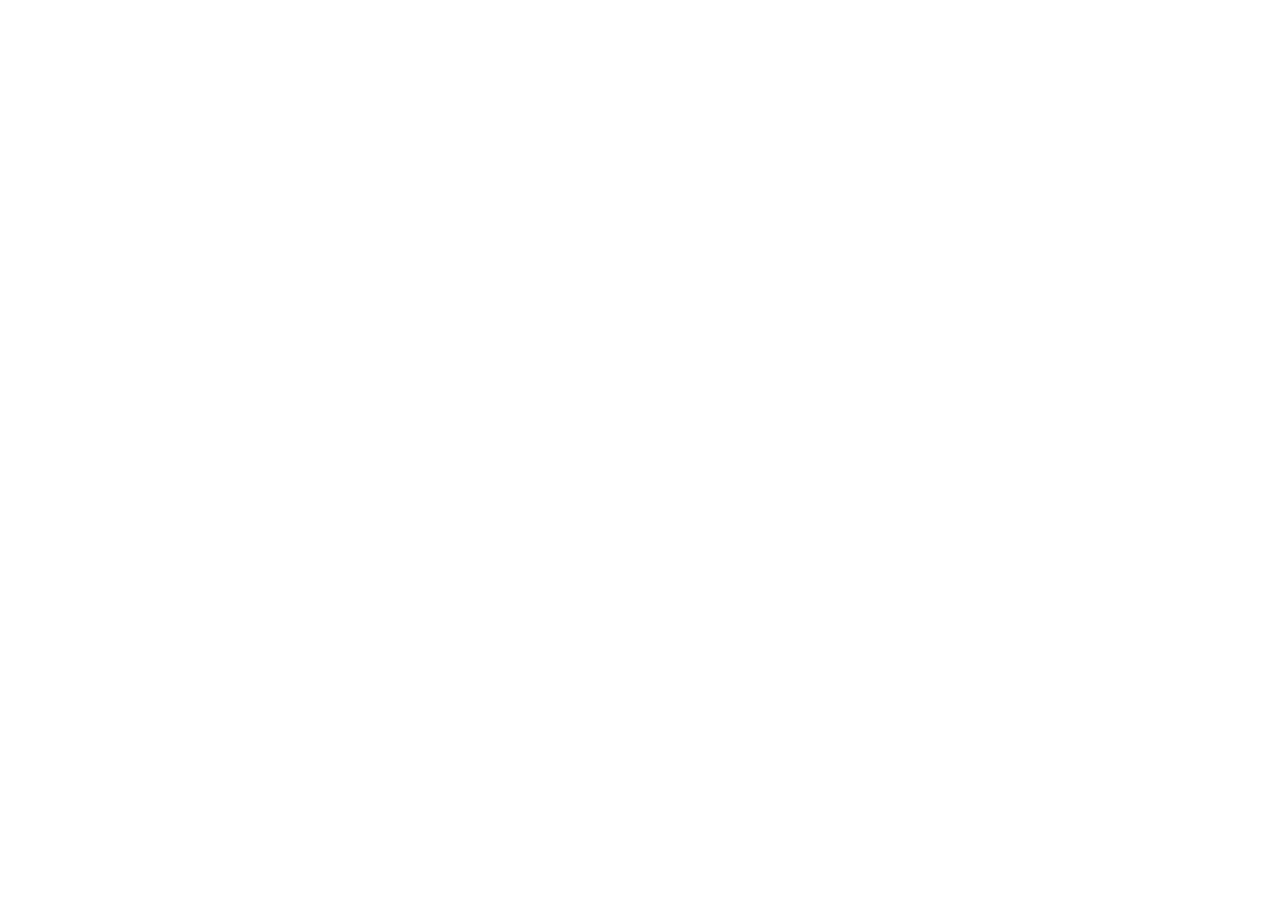
==== site/index.html @ 27f6bae5 "docs: MAINTAINERS playbook, M1 development notes, in-OS MEMORY.md, docsify site wired into release" ====
<!DOCTYPE html>
<html>
<head>
  <meta charset="utf-8">
  <meta name="viewport" content="width=device-width, initial-scale=1">
  <meta http-equiv="X-UA-Compatible" content="IE=edge">
  <title>kutu OS — the RAM-sipping Linux desktop</title>
  <meta name="description" content="kutu OS: a Linux desktop that treats memory as the scarce resource it is. zswap, MGLRU, DAMON, PSI-driven oomd — proven fleet-scale memory conservation for your machine.">
  <link rel="stylesheet" href="//cdn.jsdelivr.net/npm/docsify@4/lib/themes/dark.css">
</head>
<body>
  <div id="app"></div>
  <script>
    window.$docsify = {
      name: 'kutu OS',
      logo: 'logo.png',
      loadSidebar: true,
      homepage: 'README.md',
      subMaxLevel: 3,
      search: 'auto'
    }
  </script>
  <script src="//cdn.jsdelivr.net/npm/docsify@4"></script>
</body>
</html>
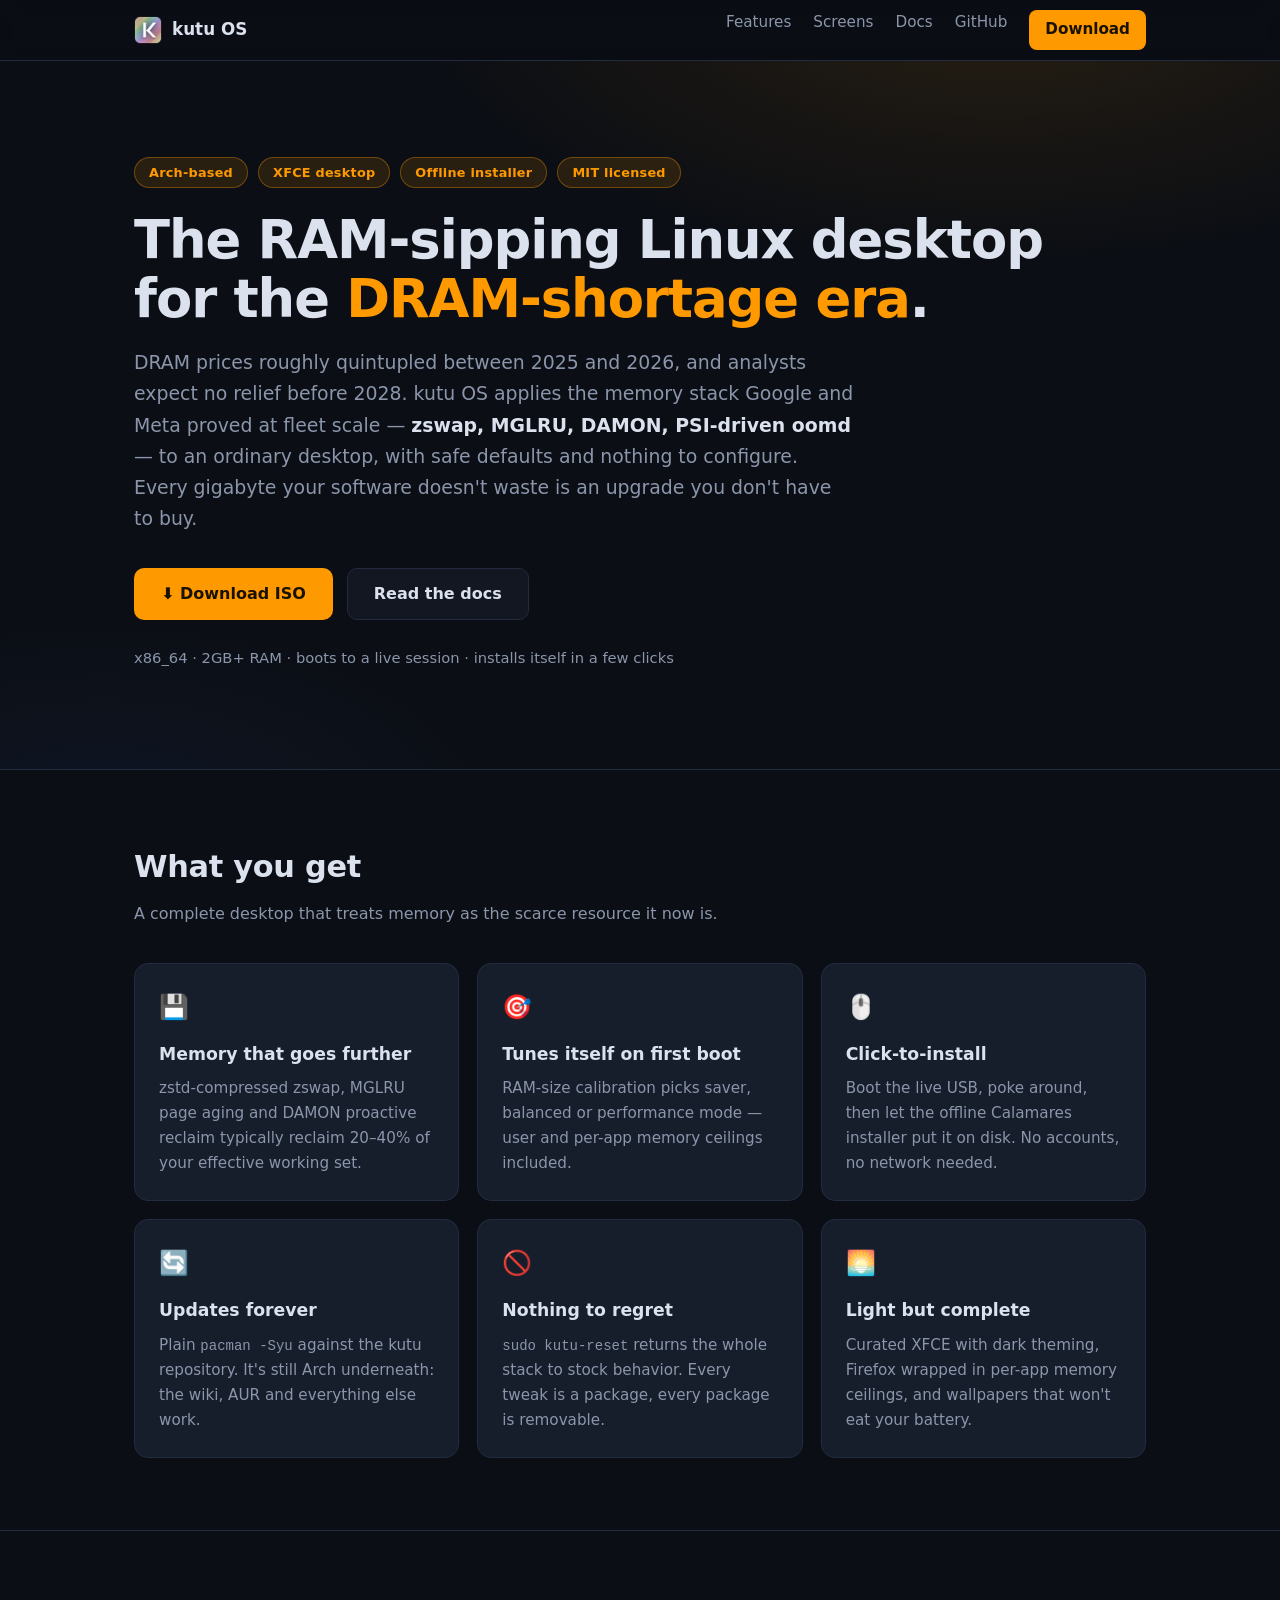
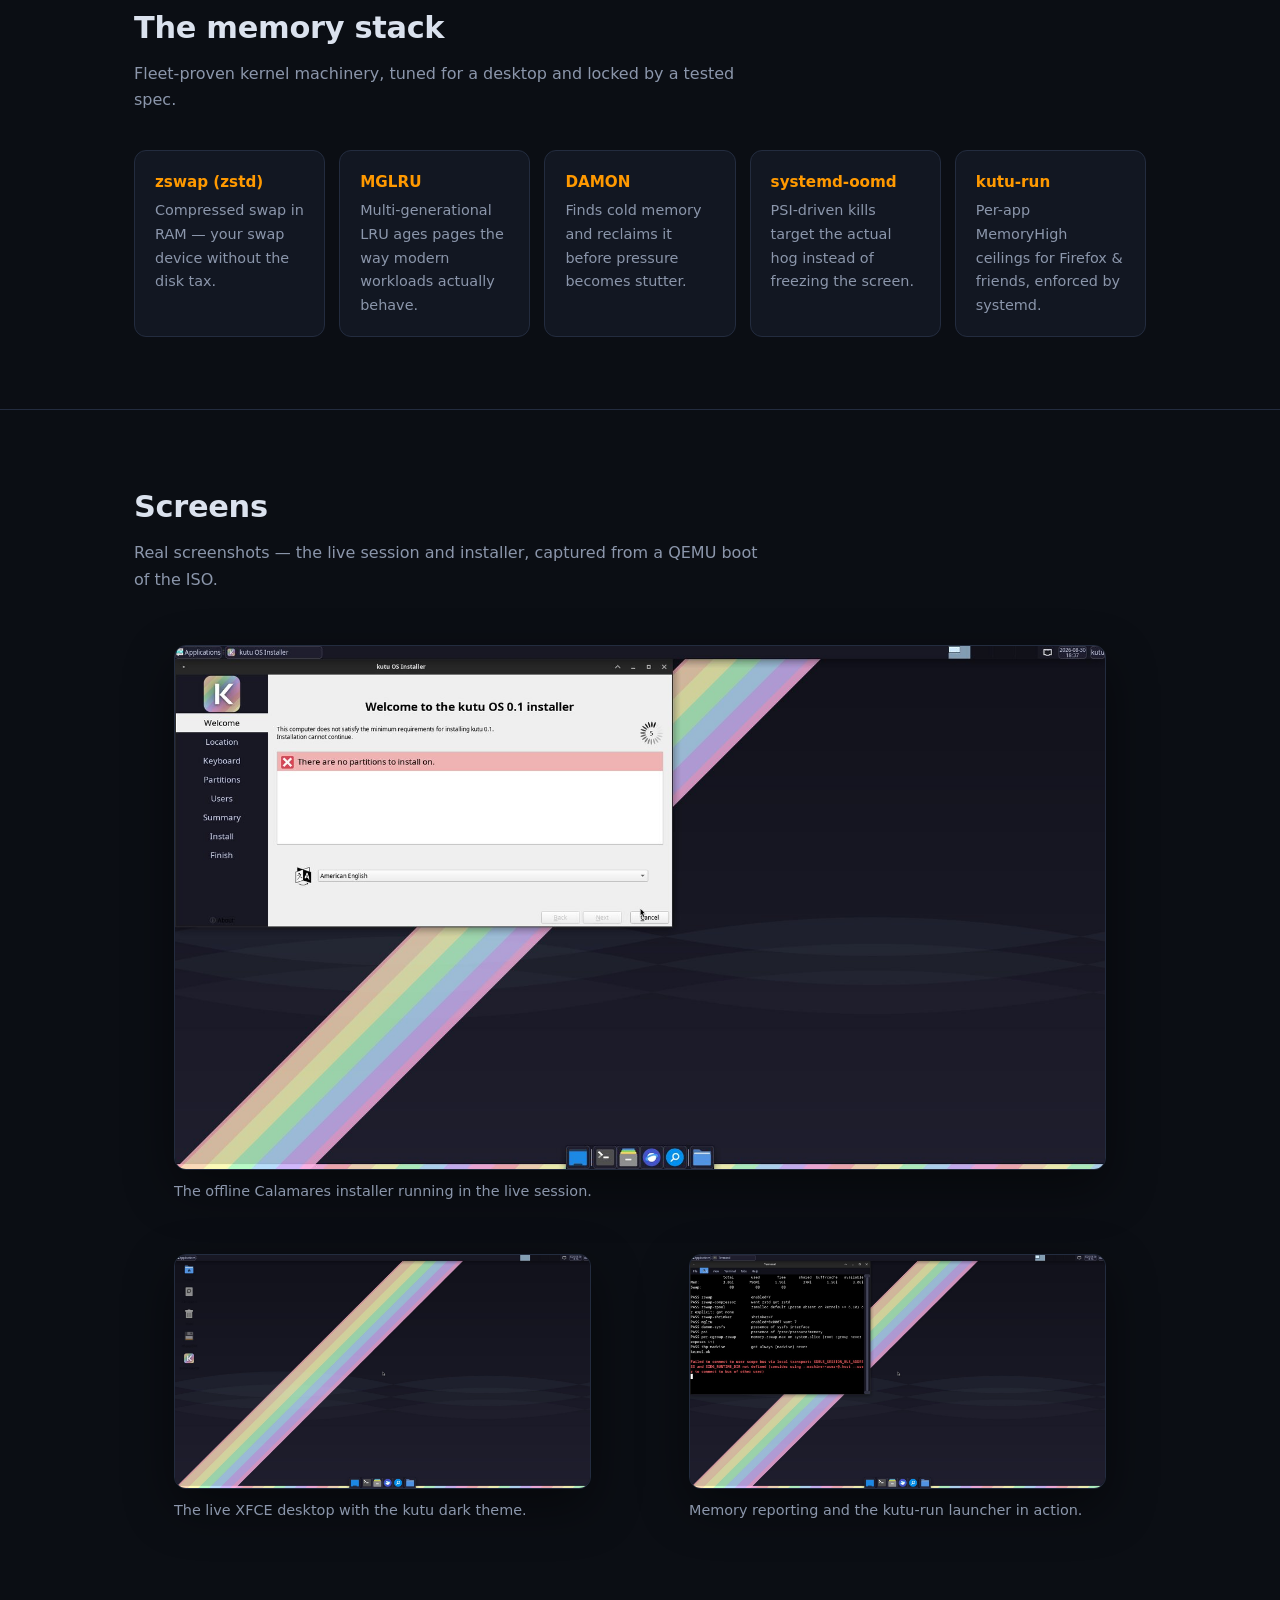
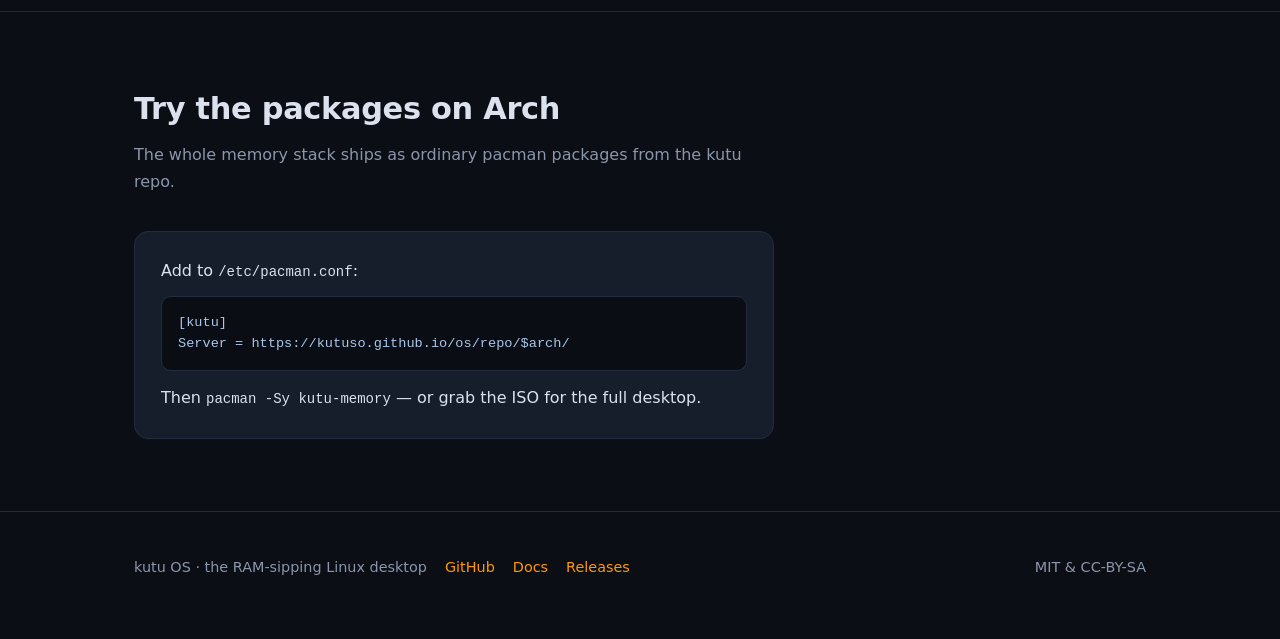
==== commit aefab68f: "site: custom landing page with real screenshots, docsify moved to docs.html hand-written dark landin" ====
--- a/site/index.html
+++ b/site/index.html
@@ -1,25 +1,269 @@
 <!DOCTYPE html>
-<html>
+<html lang="en">
 <head>
   <meta charset="utf-8">
   <meta name="viewport" content="width=device-width, initial-scale=1">
-  <meta http-equiv="X-UA-Compatible" content="IE=edge">
   <title>kutu OS — the RAM-sipping Linux desktop</title>
   <meta name="description" content="kutu OS: a Linux desktop that treats memory as the scarce resource it is. zswap, MGLRU, DAMON, PSI-driven oomd — proven fleet-scale memory conservation for your machine.">
-  <link rel="stylesheet" href="//cdn.jsdelivr.net/npm/docsify@4/lib/themes/dark.css">
+  <meta property="og:title" content="kutu OS — the RAM-sipping Linux desktop">
+  <meta property="og:description" content="zswap, MGLRU, DAMON and PSI-driven oomd, tuned for a desktop that runs great on 4–16GB.">
+  <meta property="og:image" content="screenshots/desktop.jpg">
+  <style>
+    :root {
+      --bg: #0b0e14;
+      --bg-soft: #121722;
+      --card: #161d2b;
+      --line: #232c3f;
+      --text: #dbe2ee;
+      --muted: #8b96ab;
+      --accent: #ff9900;
+      --accent-soft: rgba(255, 153, 0, 0.12);
+      --maxw: 1060px;
+    }
+    * { box-sizing: border-box; }
+    html { scroll-behavior: smooth; }
+    body {
+      margin: 0;
+      background: var(--bg);
+      color: var(--text);
+      font: 16px/1.65 system-ui, "Segoe UI", Roboto, "Helvetica Neue", sans-serif;
+    }
+    a { color: var(--accent); text-decoration: none; }
+    a:hover { text-decoration: underline; }
+    code, pre {
+      font: 0.875rem/1.5 ui-monospace, "Cascadia Code", Menlo, Consolas, monospace;
+    }
+    .wrap { max-width: var(--maxw); margin: 0 auto; padding: 0 24px; }
+
+    nav {
+      position: sticky; top: 0; z-index: 10;
+      background: rgba(11, 14, 20, 0.85);
+      backdrop-filter: blur(8px);
+      border-bottom: 1px solid var(--line);
+    }
+    nav .wrap {
+      display: flex; align-items: center; gap: 28px; height: 60px;
+    }
+    nav .brand {
+      display: flex; align-items: center; gap: 10px;
+      font-weight: 700; font-size: 1.05rem; color: var(--text);
+    }
+    nav .brand img { height: 28px; width: 28px; }
+    nav .links { margin-left: auto; display: flex; gap: 22px; }
+    nav .links a { color: var(--muted); font-size: 0.95rem; }
+    nav .links a:hover { color: var(--text); text-decoration: none; }
+    nav .links a.cta {
+      color: #1a1200; background: var(--accent);
+      padding: 7px 16px; border-radius: 8px; font-weight: 600;
+    }
+    nav .links a.cta:hover { filter: brightness(1.08); }
+
+    header.hero {
+      position: relative;
+      padding: 96px 0 84px;
+      background:
+        radial-gradient(900px 420px at 78% -10%, var(--accent-soft), transparent 65%),
+        radial-gradient(700px 380px at 8% 110%, rgba(64, 120, 255, 0.08), transparent 60%),
+        var(--bg);
+      border-bottom: 1px solid var(--line);
+    }
+    .chips { display: flex; flex-wrap: wrap; gap: 10px; margin-bottom: 22px; }
+    .chip {
+      font-size: 0.8rem; font-weight: 600; letter-spacing: 0.02em;
+      color: var(--accent);
+      background: var(--accent-soft);
+      border: 1px solid rgba(255, 153, 0, 0.35);
+      border-radius: 999px; padding: 4px 14px;
+    }
+    h1 {
+      margin: 0 0 18px; font-size: clamp(2.1rem, 5vw, 3.3rem);
+      line-height: 1.12; letter-spacing: -0.02em; font-weight: 800;
+    }
+    h1 .accent { color: var(--accent); }
+    .lede { font-size: 1.18rem; color: var(--muted); max-width: 720px; }
+    .lede strong { color: var(--text); }
+    .hero-btns { display: flex; flex-wrap: wrap; gap: 14px; margin-top: 34px; }
+    .btn {
+      display: inline-flex; align-items: center; gap: 8px;
+      padding: 12px 26px; border-radius: 10px; font-weight: 600;
+      border: 1px solid transparent; font-size: 1rem;
+    }
+    .btn:hover { text-decoration: none; filter: brightness(1.08); }
+    .btn-primary { background: var(--accent); color: #1a1200; }
+    .btn-ghost { border-color: var(--line); color: var(--text); background: var(--bg-soft); }
+    .hero-meta { margin-top: 26px; color: var(--muted); font-size: 0.92rem; }
+
+    section { padding: 72px 0; border-bottom: 1px solid var(--line); }
+    h2 {
+      margin: 0 0 8px; font-size: 1.9rem; letter-spacing: -0.01em;
+      font-weight: 750;
+    }
+    .section-sub { color: var(--muted); margin: 0 0 36px; max-width: 640px; }
+
+    .grid { display: grid; gap: 18px; grid-template-columns: repeat(auto-fit, minmax(290px, 1fr)); }
+    .card {
+      background: var(--card); border: 1px solid var(--line);
+      border-radius: 14px; padding: 24px;
+    }
+    .card h3 { margin: 12px 0 8px; font-size: 1.08rem; }
+    .card p { margin: 0; color: var(--muted); font-size: 0.95rem; }
+    .card .ico { font-size: 1.5rem; }
+
+    .stack-strip {
+      display: grid; gap: 14px;
+      grid-template-columns: repeat(auto-fit, minmax(190px, 1fr));
+    }
+    .stack-strip .cell {
+      background: var(--bg-soft); border: 1px solid var(--line);
+      border-radius: 12px; padding: 18px 20px;
+    }
+    .stack-strip b { color: var(--accent); font-size: 0.95rem; }
+    .stack-strip span { display: block; color: var(--muted); font-size: 0.9rem; margin-top: 4px; }
+
+    .shots { display: grid; gap: 18px; grid-template-columns: 1fr; }
+    .shot { position: relative; }
+    .shot img {
+      width: 100%; display: block; border-radius: 12px;
+      border: 1px solid var(--line);
+      box-shadow: 0 18px 50px rgba(0, 0, 0, 0.45);
+    }
+    .shot figcaption { color: var(--muted); font-size: 0.9rem; margin-top: 10px; }
+    .shot-grid { display: grid; gap: 18px; grid-template-columns: repeat(auto-fit, minmax(300px, 1fr)); }
+
+    .repo-box {
+      background: var(--card); border: 1px solid var(--line);
+      border-radius: 14px; padding: 26px; max-width: 640px;
+    }
+    .repo-box pre {
+      margin: 12px 0 0; padding: 16px; border-radius: 10px;
+      background: #0a0d13; border: 1px solid var(--line);
+      overflow-x: auto; color: #a8c7ea; font-size: 0.85rem;
+    }
+
+    footer { padding: 44px 0 60px; color: var(--muted); font-size: 0.9rem; }
+    footer .wrap { display: flex; flex-wrap: wrap; gap: 18px; align-items: center; }
+    footer .sep { margin-left: auto; }
+  </style>
 </head>
 <body>
-  <div id="app"></div>
-  <script>
-    window.$docsify = {
-      name: 'kutu OS',
-      logo: 'logo.png',
-      loadSidebar: true,
-      homepage: 'README.md',
-      subMaxLevel: 3,
-      search: 'auto'
-    }
-  </script>
-  <script src="//cdn.jsdelivr.net/npm/docsify@4"></script>
+
+<nav>
+  <div class="wrap">
+    <a class="brand" href="#"><img src="logo.png" alt="kutu OS logo"> kutu OS</a>
+    <div class="links">
+      <a href="#features">Features</a>
+      <a href="#screens">Screens</a>
+      <a href="docs.html">Docs</a>
+      <a href="https://github.com/kutuso/os">GitHub</a>
+      <a class="cta" href="https://github.com/kutuso/os/releases/latest">Download</a>
+    </div>
+  </div>
+</nav>
+
+<header class="hero">
+  <div class="wrap">
+    <div class="chips">
+      <span class="chip">Arch-based</span>
+      <span class="chip">XFCE desktop</span>
+      <span class="chip">Offline installer</span>
+      <span class="chip">MIT licensed</span>
+    </div>
+    <h1>The RAM-sipping Linux desktop<br>for the <span class="accent">DRAM-shortage era</span>.</h1>
+    <p class="lede">
+      DRAM prices roughly quintupled between 2025 and 2026, and analysts expect no
+      relief before 2028. kutu OS applies the memory stack Google and Meta proved at
+      fleet scale — <strong>zswap, MGLRU, DAMON, PSI-driven oomd</strong> — to an
+      ordinary desktop, with safe defaults and nothing to configure. Every gigabyte
+      your software doesn't waste is an upgrade you don't have to buy.
+    </p>
+    <div class="hero-btns">
+      <a class="btn btn-primary" href="https://github.com/kutuso/os/releases/latest">&#11015;&#65039; Download ISO</a>
+      <a class="btn btn-ghost" href="docs.html">Read the docs</a>
+    </div>
+    <p class="hero-meta">x86_64 &middot; 2GB+ RAM &middot; boots to a live session &middot; installs itself in a few clicks</p>
+  </div>
+</header>
+
+<section id="features">
+  <div class="wrap">
+    <h2>What you get</h2>
+    <p class="section-sub">A complete desktop that treats memory as the scarce resource it now is.</p>
+    <div class="grid">
+      <div class="card"><div class="ico">&#128190;</div><h3>Memory that goes further</h3>
+        <p>zstd-compressed zswap, MGLRU page aging and DAMON proactive reclaim typically reclaim 20–40% of your effective working set.</p></div>
+      <div class="card"><div class="ico">&#127919;</div><h3>Tunes itself on first boot</h3>
+        <p>RAM-size calibration picks saver, balanced or performance mode — user and per-app memory ceilings included.</p></div>
+      <div class="card"><div class="ico">&#128433;&#65039;</div><h3>Click-to-install</h3>
+        <p>Boot the live USB, poke around, then let the offline Calamares installer put it on disk. No accounts, no network needed.</p></div>
+      <div class="card"><div class="ico">&#128260;</div><h3>Updates forever</h3>
+        <p>Plain <code>pacman -Syu</code> against the kutu repository. It's still Arch underneath: the wiki, AUR and everything else work.</p></div>
+      <div class="card"><div class="ico">&#128683;</div><h3>Nothing to regret</h3>
+        <p><code>sudo kutu-reset</code> returns the whole stack to stock behavior. Every tweak is a package, every package is removable.</p></div>
+      <div class="card"><div class="ico">&#127749;</div><h3>Light but complete</h3>
+        <p>Curated XFCE with dark theming, Firefox wrapped in per-app memory ceilings, and wallpapers that won't eat your battery.</p></div>
+    </div>
+  </div>
+</section>
+
+<section id="stack">
+  <div class="wrap">
+    <h2>The memory stack</h2>
+    <p class="section-sub">Fleet-proven kernel machinery, tuned for a desktop and locked by a tested spec.</p>
+    <div class="stack-strip">
+      <div class="cell"><b>zswap (zstd)</b><span>Compressed swap in RAM — your swap device without the disk tax.</span></div>
+      <div class="cell"><b>MGLRU</b><span>Multi-generational LRU ages pages the way modern workloads actually behave.</span></div>
+      <div class="cell"><b>DAMON</b><span>Finds cold memory and reclaims it before pressure becomes stutter.</span></div>
+      <div class="cell"><b>systemd-oomd</b><span>PSI-driven kills target the actual hog instead of freezing the screen.</span></div>
+      <div class="cell"><b>kutu-run</b><span>Per-app MemoryHigh ceilings for Firefox &amp; friends, enforced by systemd.</span></div>
+    </div>
+  </div>
+</section>
+
+<section id="screens">
+  <div class="wrap">
+    <h2>Screens</h2>
+    <p class="section-sub">Real screenshots — the live session and installer, captured from a QEMU boot of the ISO.</p>
+    <div class="shots">
+      <figure class="shot">
+        <img src="screenshots/installer.jpg" alt="The kutu OS Calamares installer" loading="lazy">
+        <figcaption>The offline Calamares installer running in the live session.</figcaption>
+      </figure>
+      <div class="shot-grid">
+        <figure class="shot">
+          <img src="screenshots/desktop.jpg" alt="kutu OS live XFCE desktop" loading="lazy">
+          <figcaption>The live XFCE desktop with the kutu dark theme.</figcaption>
+        </figure>
+        <figure class="shot">
+          <img src="screenshots/terminal.jpg" alt="kutu OS memory tools in a terminal" loading="lazy">
+          <figcaption>Memory reporting and the kutu-run launcher in action.</figcaption>
+        </figure>
+      </div>
+    </div>
+  </div>
+</section>
+
+<section id="repo">
+  <div class="wrap">
+    <h2>Try the packages on Arch</h2>
+    <p class="section-sub">The whole memory stack ships as ordinary pacman packages from the kutu repo.</p>
+    <div class="repo-box">
+      <p style="margin:0">Add to <code>/etc/pacman.conf</code>:</p>
+      <pre>[kutu]
+Server = https://kutuso.github.io/os/repo/$arch/</pre>
+      <p style="margin:14px 0 0">Then <code>pacman -Sy kutu-memory</code> — or grab the ISO for the full desktop.</p>
+    </div>
+  </div>
+</section>
+
+<footer>
+  <div class="wrap">
+    <span>kutu OS &middot; the RAM-sipping Linux desktop</span>
+    <a href="https://github.com/kutuso/os">GitHub</a>
+    <a href="docs.html">Docs</a>
+    <a href="https://github.com/kutuso/os/releases">Releases</a>
+    <span class="sep">MIT &amp; CC-BY-SA</span>
+  </div>
+</footer>
+
 </body>
-</html>+</html>
